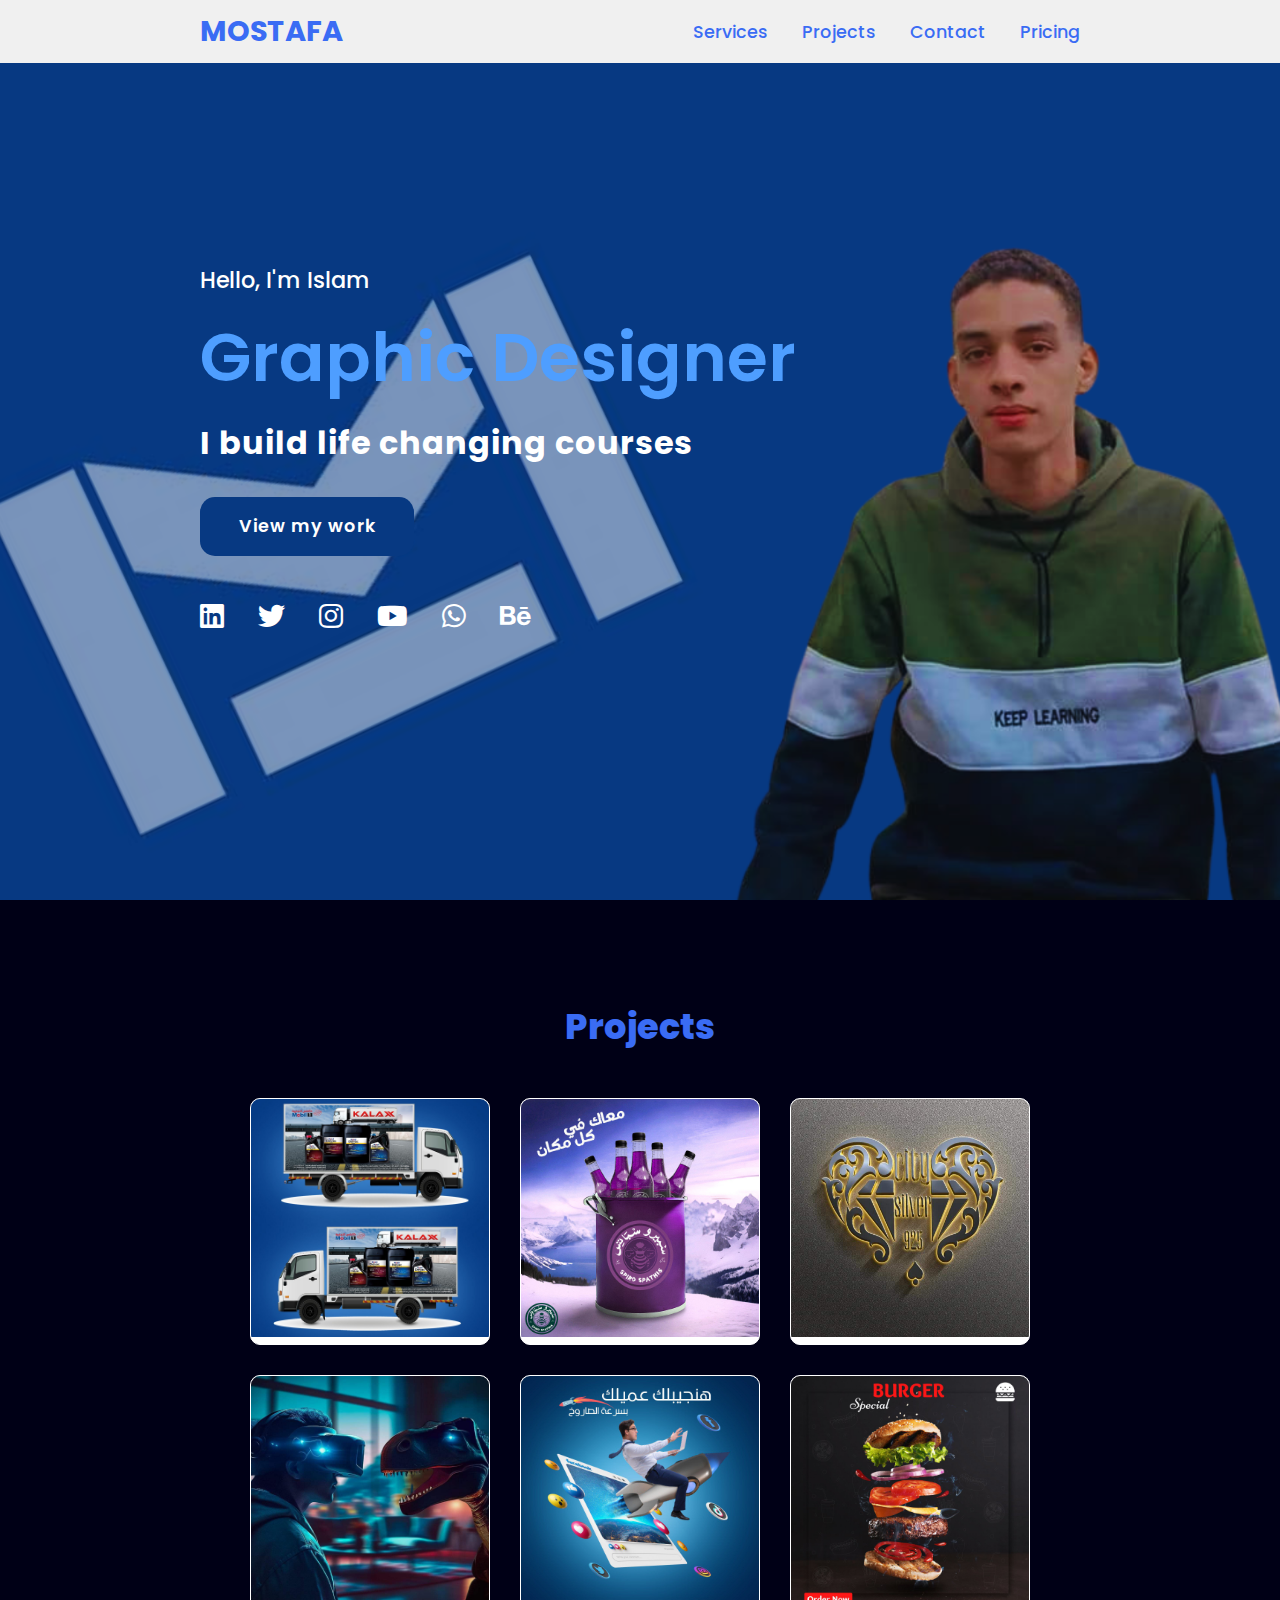
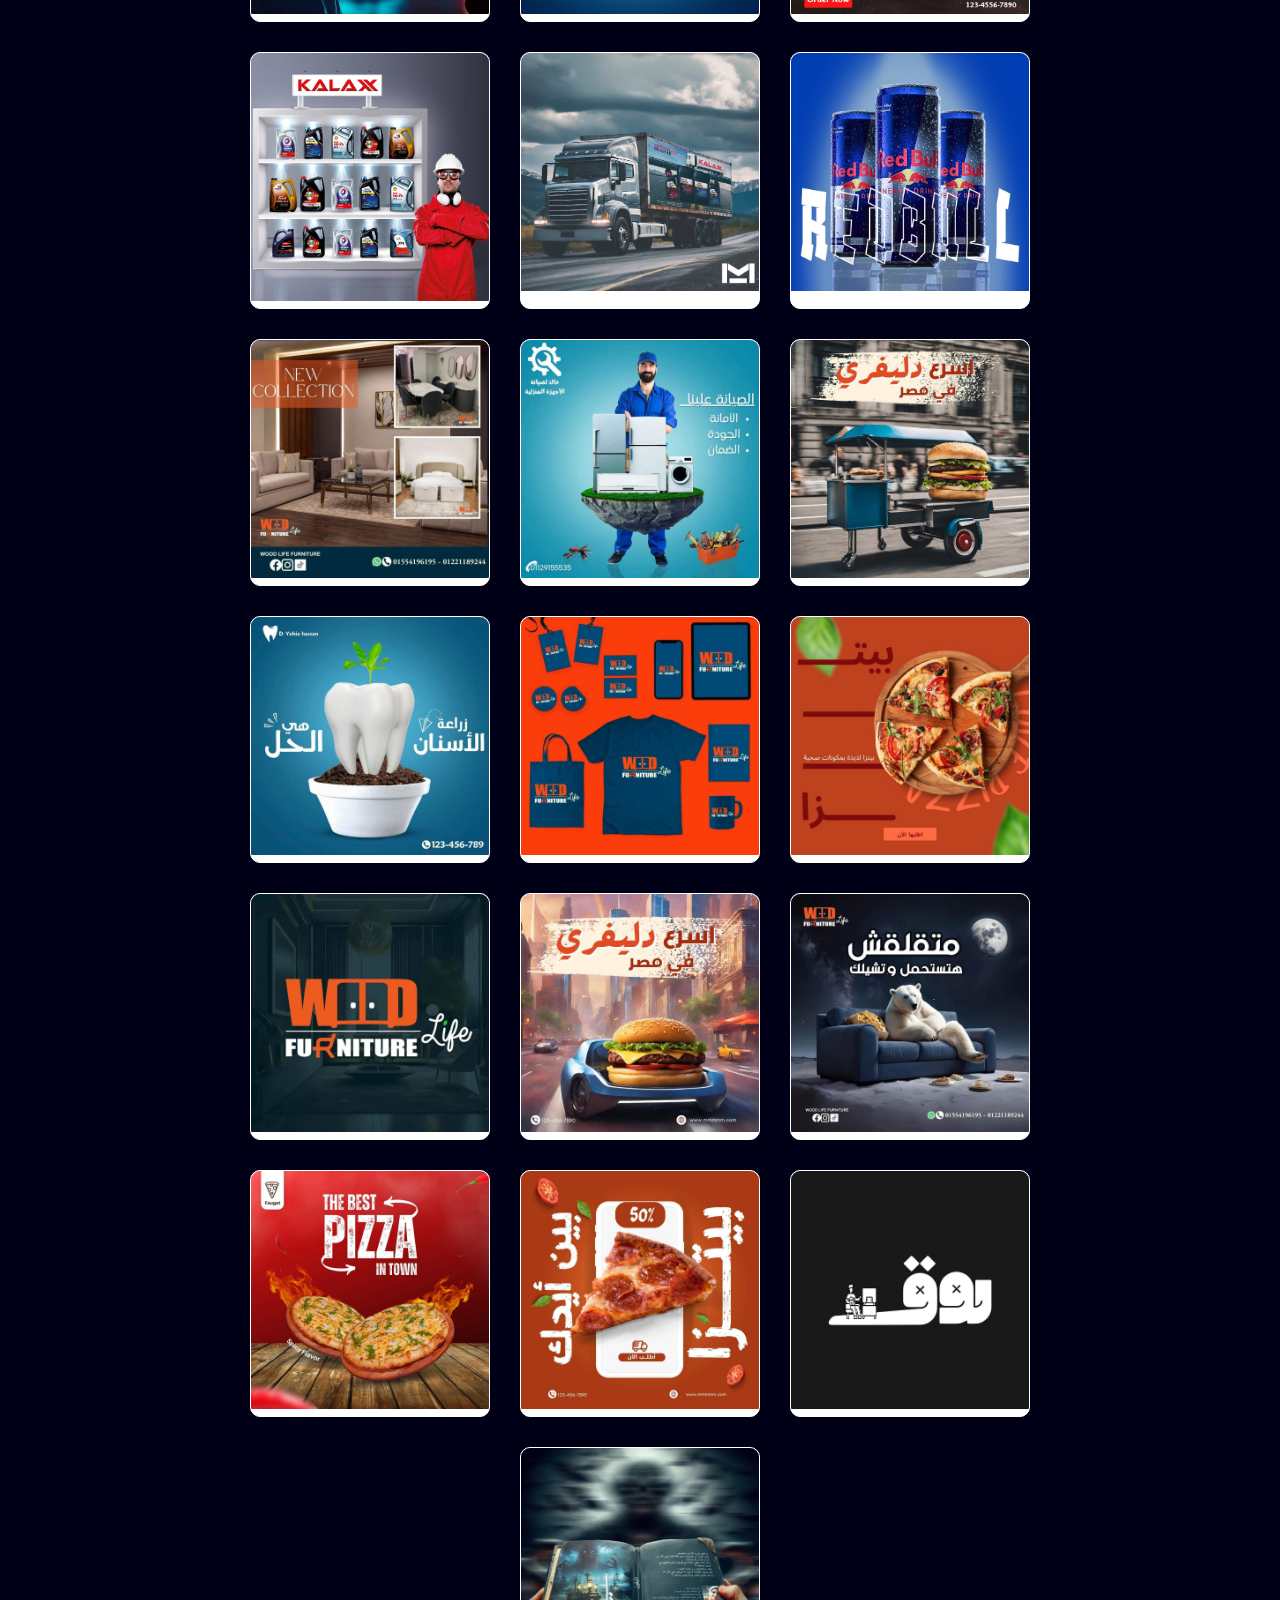
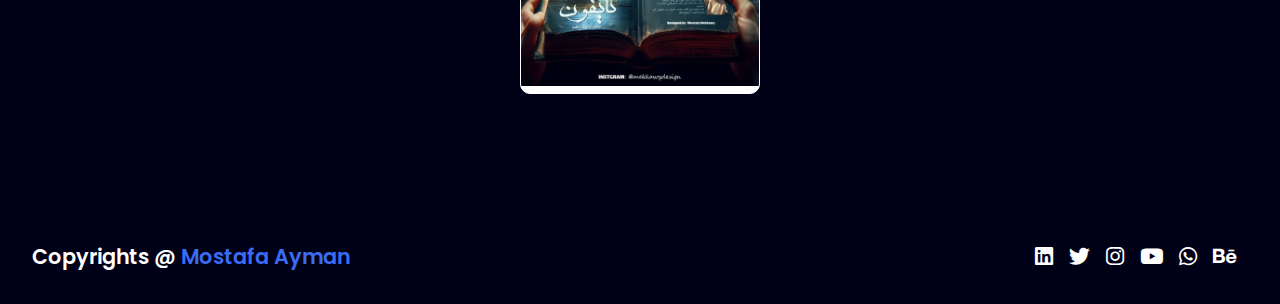
==== index.html @ 394aed24 "the first version" ====
<!DOCTYPE html>
<html lang="en">
    <head>
        <!-- open og tag -->
    
    
        <!-- HTML Meta Tags -->
        <title>Portofolio</title>
        <meta charset="UTF-8">
        <meta http-equiv="X-UA-Compatible" content="IE=edge">
        <meta name="viewport" content="width=device-width, initial-scale=1.0">
        <link rel="stylesheet" href="https://cdnjs.cloudflare.com/ajax/libs/font-awesome/6.4.2/css/all.min.css">
        <link rel="stylesheet" href="style.css">
        <link rel="icon" type="image/x-icon" href="images/logo.jpg">
    
        
    </head>
<body>

    <header>
        <a href="#" class="logo">Mostafa</a>
        <nav class="navigation">
            <a href="#services">Services</a>
            <a href="#projects">Projects</a>
            <a href="https://linktr.ee/mekkawydesign" target="_blank">Contact</a>
            <a href="pricing.html" target="_blank">Pricing</a>
        </nav>
    </header>


    <section class="main">
        <div>
            <h2>Hello, I'm Islam<br><span>Graphic Designer</span></h2>
            <h3>I build life changing courses</h3>
            <a href="#projects" class="main-btn">View my work</a>
            <div class="social-icons">
                <a href="#"><i class="fab fa-linkedin"></i></a>
                <a href="#"><i class="fab fa-twitter"></i></a>
                <a href="https://www.instagram.com/mekkawydesign"><i class="fab fa-instagram"></i></a>
                <a href="#"><i class="fab fa-youtube"></i></a>
                <a href="https://wa.me/01061076405?text=I'm%20interested%20in%20your%20car%20for%20sale"><i class="fa-brands fa-whatsapp"></i></a>
                <a href="#"><i class="fa-brands fa-behance"></i></a>
            </div>
        </div>
    </section>

   

    <section class="projects" id="projects">
        <h2 class="title">Projects</h2>
        <div class="content">
            <div class="project-card">
                <div class="project-image">
                    <a href=""><img src="images/4.jpg" /></a>
                </div>
            
            </div>
            <div class="project-card">
                <div class="project-image">
                    <a href=""><img src="images/5.jpg" /></a>
                </div>
               
            </div>
            <div class="project-card">
                <div class="project-image">
                    <a href=""><img src="images/6.jpg" /></a>
                </div>
               
            </div>
            <div class="project-card">
                <div class="project-image">
                    <a href=""><img src="images/7.jpg" /></a>
                </div>
            
            </div>
            <div class="project-card">
                <div class="project-image">
                    <a href=""><img src="images/9.jpg" /></a>
                </div>
             
            </div>
            <div class="project-card">
                <div class="project-image">
                    <a href=""><img src="images/10.jpg" /></a>
                </div>
            </div>
         
            <div class="project-card">
                <div class="project-image">
                    <a href=""><img src="images/13.jpg" /></a>
                </div>
               
            </div>
            <div class="project-card">
                <div class="project-image">
                    <a href=""><img src="images/14.jpg" /></a>
                </div>
             
            </div>
            <div class="project-card">
                <div class="project-image">
                    <a href=""><img src="images/15.jpg" /></a>
                </div>
              
            </div>
            <div class="project-card">
                <div class="project-image">
                    <a href=""><img src="images/18.jpg" /></a>
                </div>
               
            </div>
            <div class="project-card">
                <div class="project-image">
                    <a href=""><img src="images/25.jpg" /></a>
                </div>
                
            </div>
            <div class="project-card">
                <div class="project-image">
                    <a href=""><img src="images/29.jpg" /></a>
                </div>
            
            </div>
            <div class="project-card">
                <div class="project-image">
                    <a href=""><img src="images/30.jpg" /></a>
                </div>
               
            </div>
            <div class="project-card">
                <div class="project-image">
                    <a href=""><img src="images/32.jpg" /></a>
                </div>
             
            </div>
            <div class="project-card">
                <div class="project-image">
                    <a href=""><img src="images/26.jpg" /></a>
                </div>
                
            </div>
            <div class="project-card">
                <div class="project-image">
                    <a href=""><img src="images/35.jpg" /></a>
                </div>
              
            </div>
            <div class="project-card">
                <div class="project-image">
                    <a href=""><img src="images/37.jpg" /></a>
                </div>
            
            </div>
            <div class="project-card">
                <div class="project-image">
                    <a href=""><img src="images/38.jpg" /></a>
                </div>
              
            </div>
            
            <div class="project-card">
                <div class="project-image">
                    <a href=""><img src="images/40.jpg" /></a>
                </div>
               
            </div>
            <div class="project-card">
                <div class="project-image">
                    <a href=""><img src="images/36.jpg" /></a>
                </div>
             
            </div>
            <div class="project-card">
                <div class="project-image">
                    <a href=""><img src="images/42.jpg" /></a>
                </div>
           
            </div>
            <div class="project-card">
                <div class="project-image">
                    <a href=""><img src="images/48.jpg" /></a>
                </div>
               
            </div>
            
            
            
        </div>
    </section>

    
    
    <footer class="footer">
        <p class="footer-title">Copyrights @ <span>Mostafa Ayman</span></p>
        <div class="social-icons">
            <a href="#"><i class="fab fa-linkedin"></i></a>
            <a href="#"><i class="fab fa-twitter"></i></a>
            <a href="https://www.instagram.com/mekkawydesign"><i class="fab fa-instagram"></i></a>
            <a href="#"><i class="fab fa-youtube"></i></a>
            <a href="#"><i class="fa-brands fa-whatsapp"></i></a>
            <a href="#"><i class="fa-brands fa-behance"></i></a>
        </div>
    </footer>

</body>
</html>
---- style.css ----
@import url('https://fonts.googleapis.com/css2?family=Poppins:ital,wght@0,100;0,200;0,300;0,400;0,500;0,600;0,700;0,800;0,900;1,100;1,200;1,300;1,400;1,500;1,600;1,700;1,800;1,900&display=swap');

*{
    font-family: 'Poppins', sans-serif;
    margin: 0;
    padding: 0;
    box-sizing: border-box;
    scroll-behavior: smooth; 
}


header {
    background-color: #f0f0f0;
    width: 100%;
    position: fixed;
    z-index: 999;
    display: flex;
    justify-content: space-between;
    align-items: center;
    padding: 10px 200px ;
}

.logo{
    text-decoration: none;
    color: #3a6cf4;
    text-transform: uppercase;
    font-weight: 700;
    font-size: 1.8em;
}

.navigation a{
    color: #3a6cf4;
    text-decoration: none;
    font-size: 1.1em;
    font-weight: 500;
    padding-left: 30px;
}

.navigation a:hover{
    color: #601cfc;
}

section {
    padding: 100px 200px;
}

.main {
    width: 100%;
    min-height: 100vh;
    display: flex;
    align-items: center;
    background: url(images/1.jpg) no-repeat;
    background-size:cover ;
    background-position: center;
    background-attachment: fixed;
}

.main h2 {
    color: #fff;
    font-size: 1.4em;
    font-weight: 500;
}

.main h2 span {
    display: inline-block;
    margin-top: 10px;
    color: #4e9eff;
    font-size: 3em;
    font-weight: 600;
}

.main h3 {
    color: #fff;
    font-size: 2em;
    font-weight: 700;
    letter-spacing: 1px;
    margin-top: 10px;
    margin-bottom: 30px;
}

.main-btn {
    color: #fff;
    background-color: #073982;
    text-decoration: none;
    font-size: 1.1em;
    font-weight: 600;
    display: inline-block;
    padding: 0.9375em 2.1875em;
    letter-spacing: 1px;
    border-radius: 15px;
    margin-bottom: 40px;
    transition: 0.7s ease;
}

.main-btn:hover {
    background-color: #073982;
    transform: scale(1.1);
}

.social-icons a {
    color: #fff;
    font-size: 1.7em;
    padding-right: 30px;
}

.title {
    display: flex;
    justify-content: center;
    color: #3a6cf4;
    font-size: 2.2em;
    font-weight: 800;
    margin-bottom: 30px;
}

.content {
    display: flex;
    justify-content: center;
    flex-direction: row;
    flex-wrap: wrap;
}

.card {
    background-color: #fff;
    width: 33.25em;
    box-shadow: 0 5px 25px rgba(1 1 1 / 15%);
    border-radius: 10px;
    padding: 25px;
    margin: 15px;
    transition: 0.7s ease;
}

.card:hover {
    transform: scale(1.1);
}

.card .icon {
    color: #3a6cf4;
    font-size: 8em;
    text-align: center;
}

.info {
    text-align: center;
}

.info h3{
    color: #3a6cf4;
    font-size: 1.2em;
    font-weight: 700;
    margin: 10px;
}

.projects {
    background-color: #000016;
}

.projects .content{
    margin-top: 30px;
}

.project-card {
    background-color: #fff;
    border: 1px solid #fff;
    /* min-height: 14em; */

    overflow: hidden;
    border-radius: 10px;
    width: 15em ;
    /* Adjust as needed */
    margin: 15px;
    transition: 0.7s ease;
}


.project-card:hover {
   transform: scale(1.1);
}

.project-card:hover .project-image {
    opacity: 0.9;
 }

.project-image img{
    width: 100%
}

.project-image img {
    max-width: 100%;
    height: auto;
}

.project-category {
    font-size: 0.8em;
    color: #000;
}

.project-title {
    display: flex;
    justify-content: space-between;
    text-transform: uppercase;
    font-weight: 800;
    margin-top: 10px;
}

.more-details {
    text-decoration: none;
    color: #3a6cf4;
}

.more-details:hover {
    color: #601cfc;
}

.contact .icon{
    font-size: 4.5em;
}

.contact .info h3 {
    color: #000;
}

.contact .info p {
    font-size: 1.5em;
}

.footer {
    background-color: #000016;
    color: #fff;
    padding: 2em;
    display: flex;
    justify-content: space-between;
}

.footer-title {
    font-size: 1.3em;
    font-weight: 600;
}

.footer-title span {
    color: #3a6cf4;
}

.footer .social-icons a{
    font-size: 1.3em;
    padding: 0 12px 0 0;
}

@media (max-width:1023px){
    header{
        padding: 12px 20px;
    }

    .navigation a{
        padding-left: 10px;
    }

    .title{
        font-size: 1.8em;
    }

    section{
        padding: 80px 20px;
    }

    .main-content h2{
        font-size: 1em;
    }

    .main-content h3{
        font-size: 1.6em;
    }

    .content{
        flex-direction: column;
        align-items: center;
    }

}

@media (max-width:641px){
    body{
        font-size: 12px;
    }

    .main-content h2{
        font-size: 0.8em;
    }

    .main-content h3{
        font-size: 1.4em;
    }
}

@media (max-width:300px){
    body{
        font-size: 10px;
     
    }
}
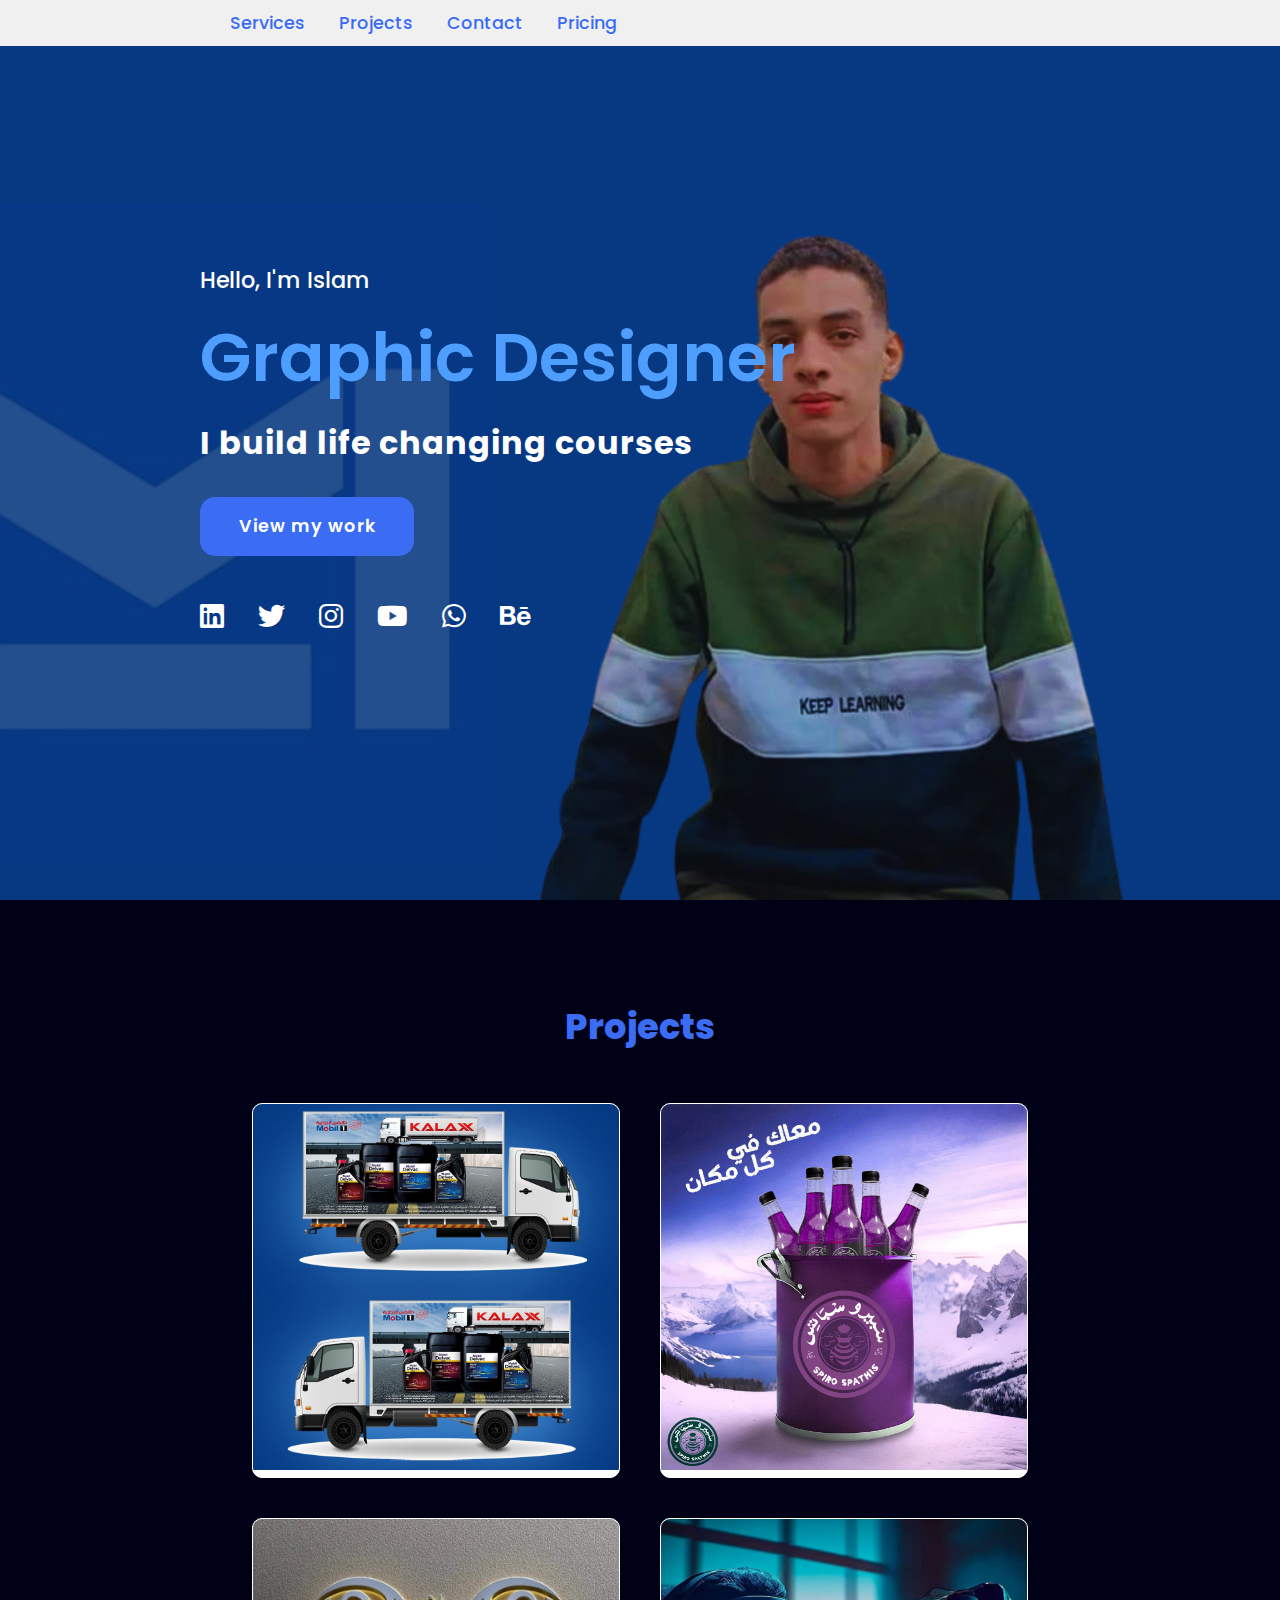
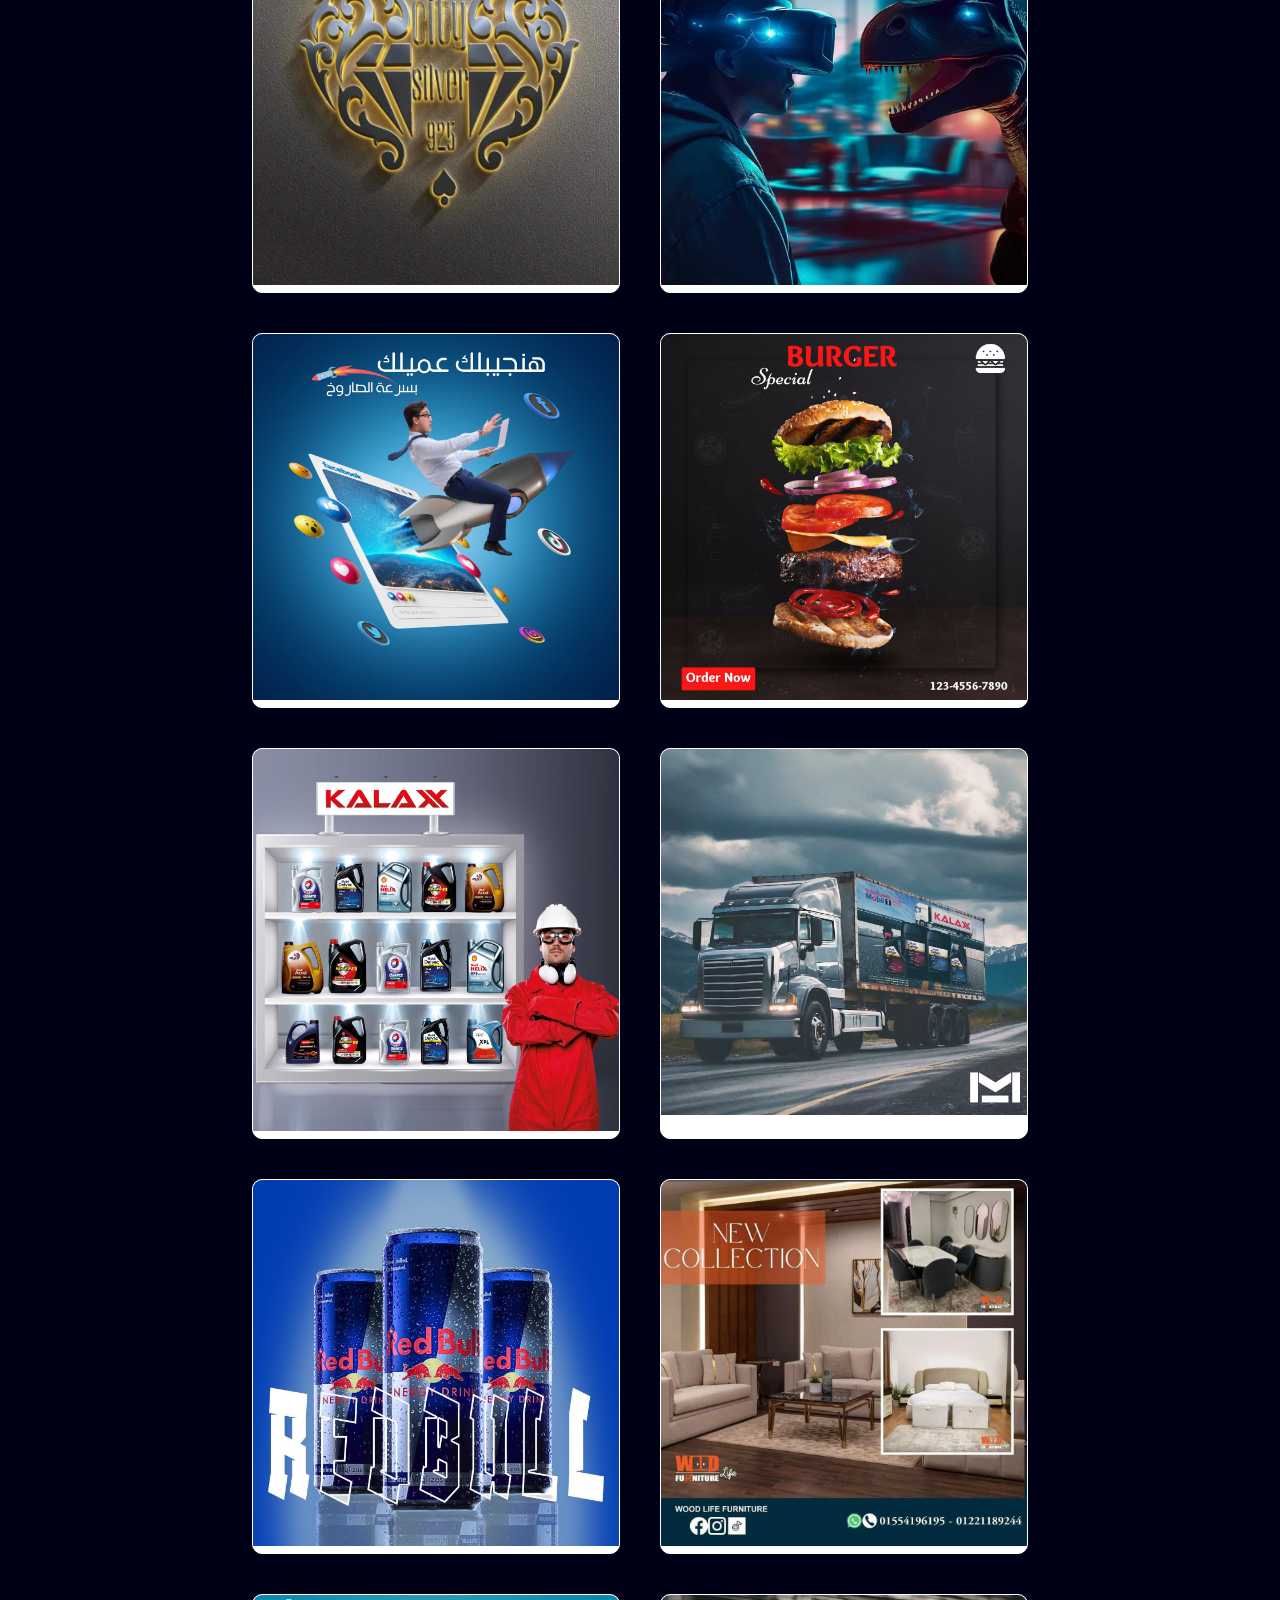
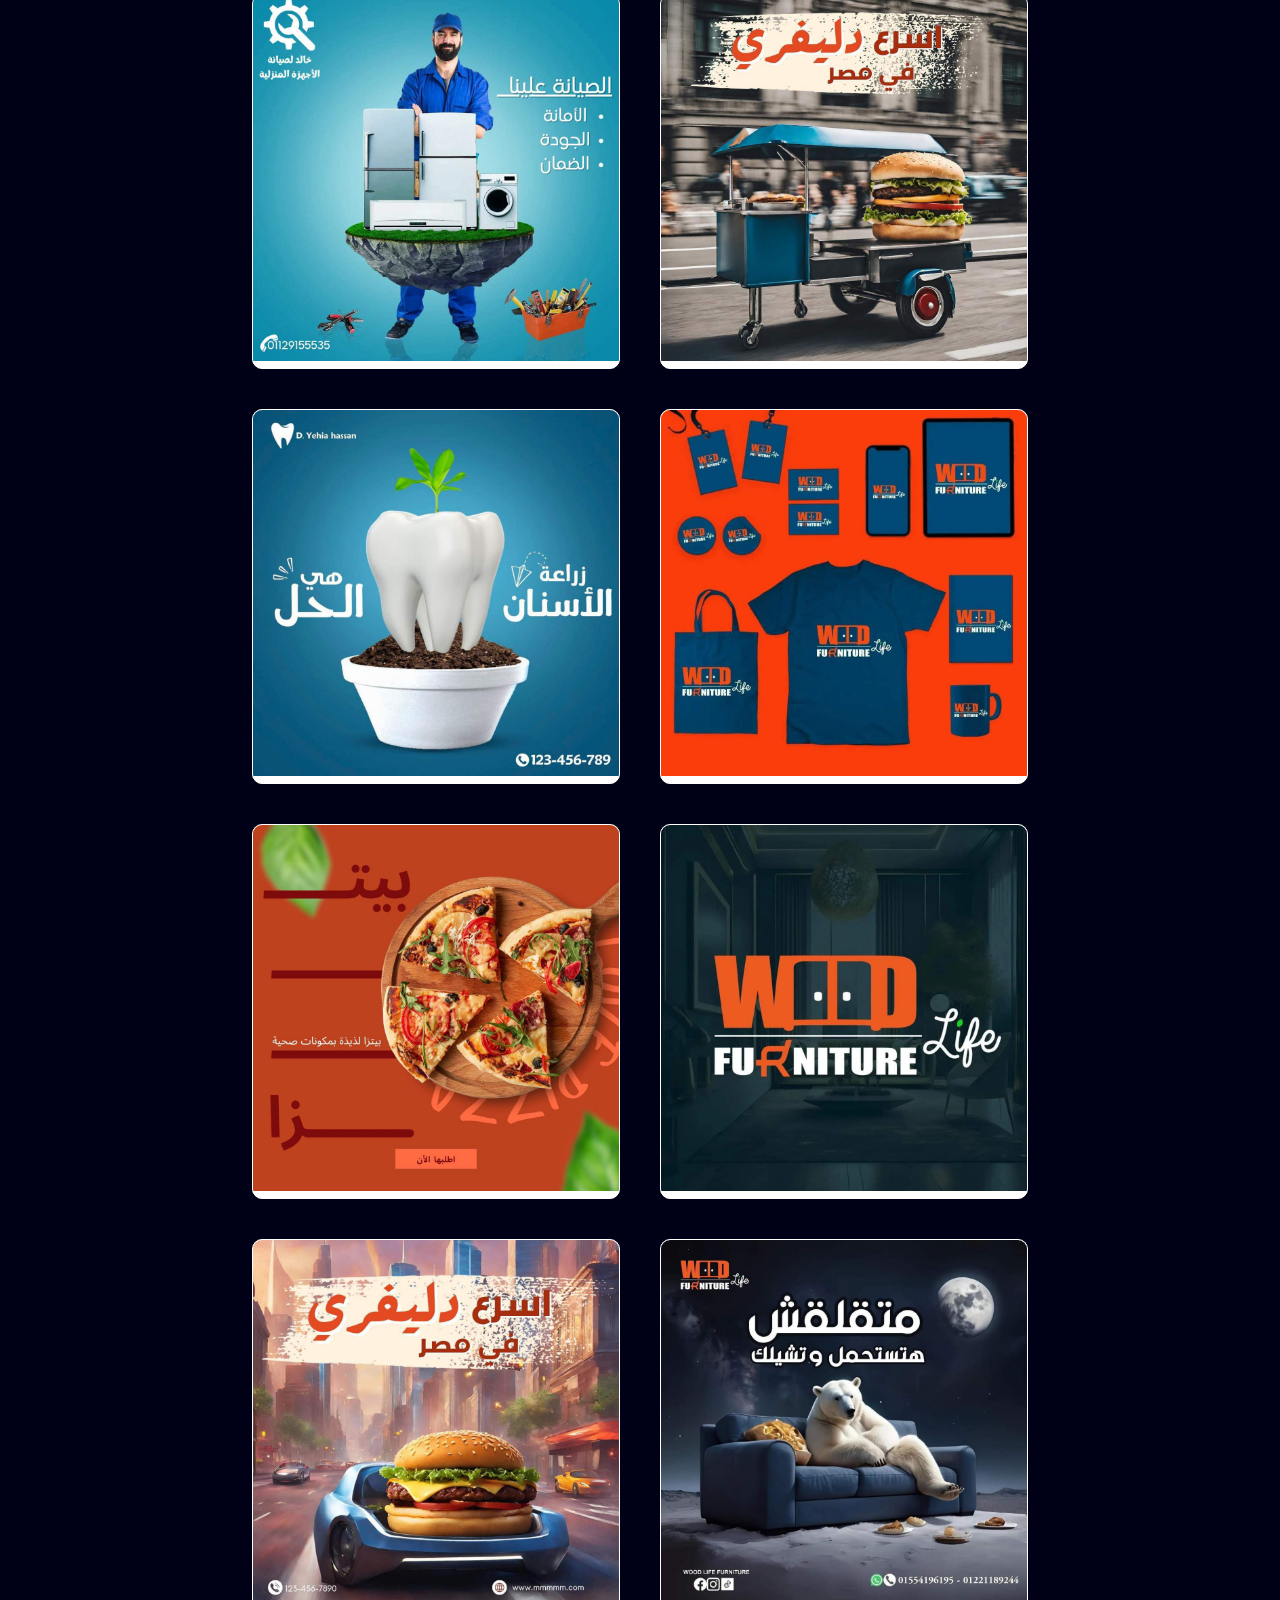
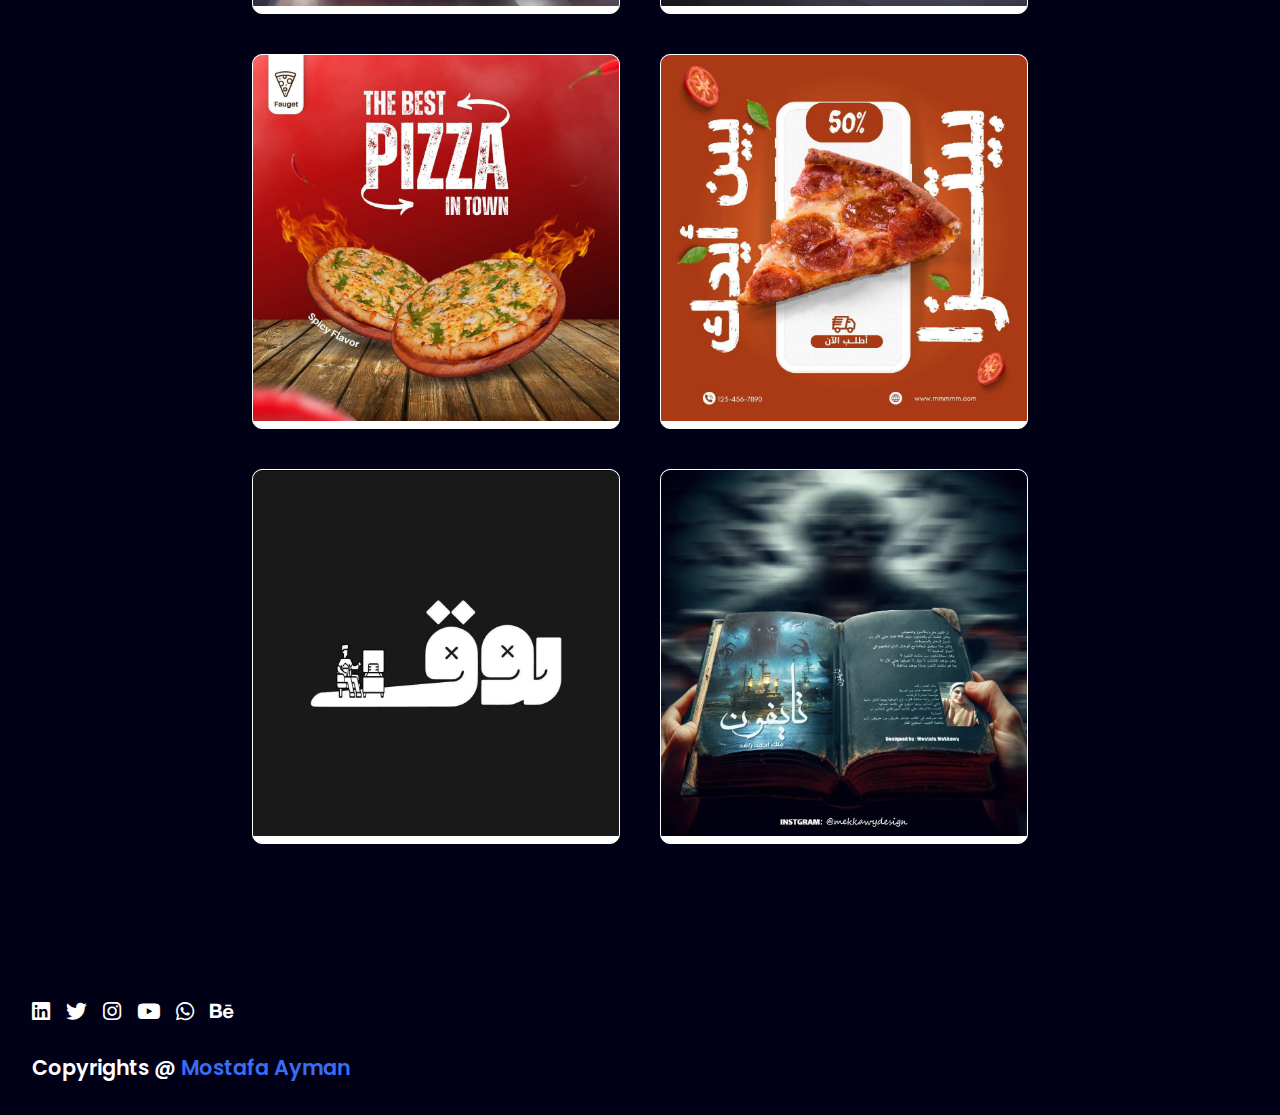
==== commit bf989e29: "the last update for responsive" ====
--- a/index.html
+++ b/index.html
@@ -5,7 +5,7 @@
     
     
         <!-- HTML Meta Tags -->
-        <title>Portofolio</title>
+        <title>Mekkaway</title>
         <meta charset="UTF-8">
         <meta http-equiv="X-UA-Compatible" content="IE=edge">
         <meta name="viewport" content="width=device-width, initial-scale=1.0">
@@ -18,7 +18,6 @@
 <body>
 
     <header>
-        <a href="#" class="logo">Mostafa</a>
         <nav class="navigation">
             <a href="#services">Services</a>
             <a href="#projects">Projects</a>
@@ -191,7 +190,7 @@
     
     
     <footer class="footer">
-        <p class="footer-title">Copyrights @ <span>Mostafa Ayman</span></p>
+        
         <div class="social-icons">
             <a href="#"><i class="fab fa-linkedin"></i></a>
             <a href="#"><i class="fab fa-twitter"></i></a>
@@ -200,6 +199,9 @@
             <a href="#"><i class="fa-brands fa-whatsapp"></i></a>
             <a href="#"><i class="fa-brands fa-behance"></i></a>
         </div>
+        <br>
+        <p class="footer-title">Copyrights @ <span>Mostafa Ayman</span></p>
+
     </footer>
 
 </body>
--- a/style.css
+++ b/style.css
@@ -50,7 +50,7 @@
     display: flex;
     align-items: center;
     background: url(images/1.jpg) no-repeat;
-    background-size:cover ;
+    background-size: cover;
     background-position: center;
     background-attachment: fixed;
 }
@@ -80,7 +80,7 @@
 
 .main-btn {
     color: #fff;
-    background-color: #073982;
+    background-color: #3a6cf4;
     text-decoration: none;
     font-size: 1.1em;
     font-weight: 600;
@@ -93,7 +93,7 @@
 }
 
 .main-btn:hover {
-    background-color: #073982;
+    background-color: #0a49f6;
     transform: scale(1.1);
 }
 
@@ -121,7 +121,7 @@
 
 .card {
     background-color: #fff;
-    width: 33.25em;
+    width: 21.25em;
     box-shadow: 0 5px 25px rgba(1 1 1 / 15%);
     border-radius: 10px;
     padding: 25px;
@@ -161,16 +161,13 @@
 .project-card {
     background-color: #fff;
     border: 1px solid #fff;
-    /* min-height: 14em; */
-
+    min-height: 14em;
+    width: 23em;
     overflow: hidden;
     border-radius: 10px;
-    width: 15em ;
-    /* Adjust as needed */
-    margin: 15px;
+    margin: 20px;
     transition: 0.7s ease;
 }
-
 
 .project-card:hover {
    transform: scale(1.1);
@@ -184,9 +181,8 @@
     width: 100%
 }
 
-.project-image img {
-    max-width: 100%;
-    height: auto;
+.project-info {
+    padding: 1em;
 }
 
 .project-category {
@@ -228,7 +224,9 @@
     color: #fff;
     padding: 2em;
     display: flex;
-    justify-content: space-between;
+    flex-direction: column;
+    align-items: normal;
+  
 }
 
 .footer-title {
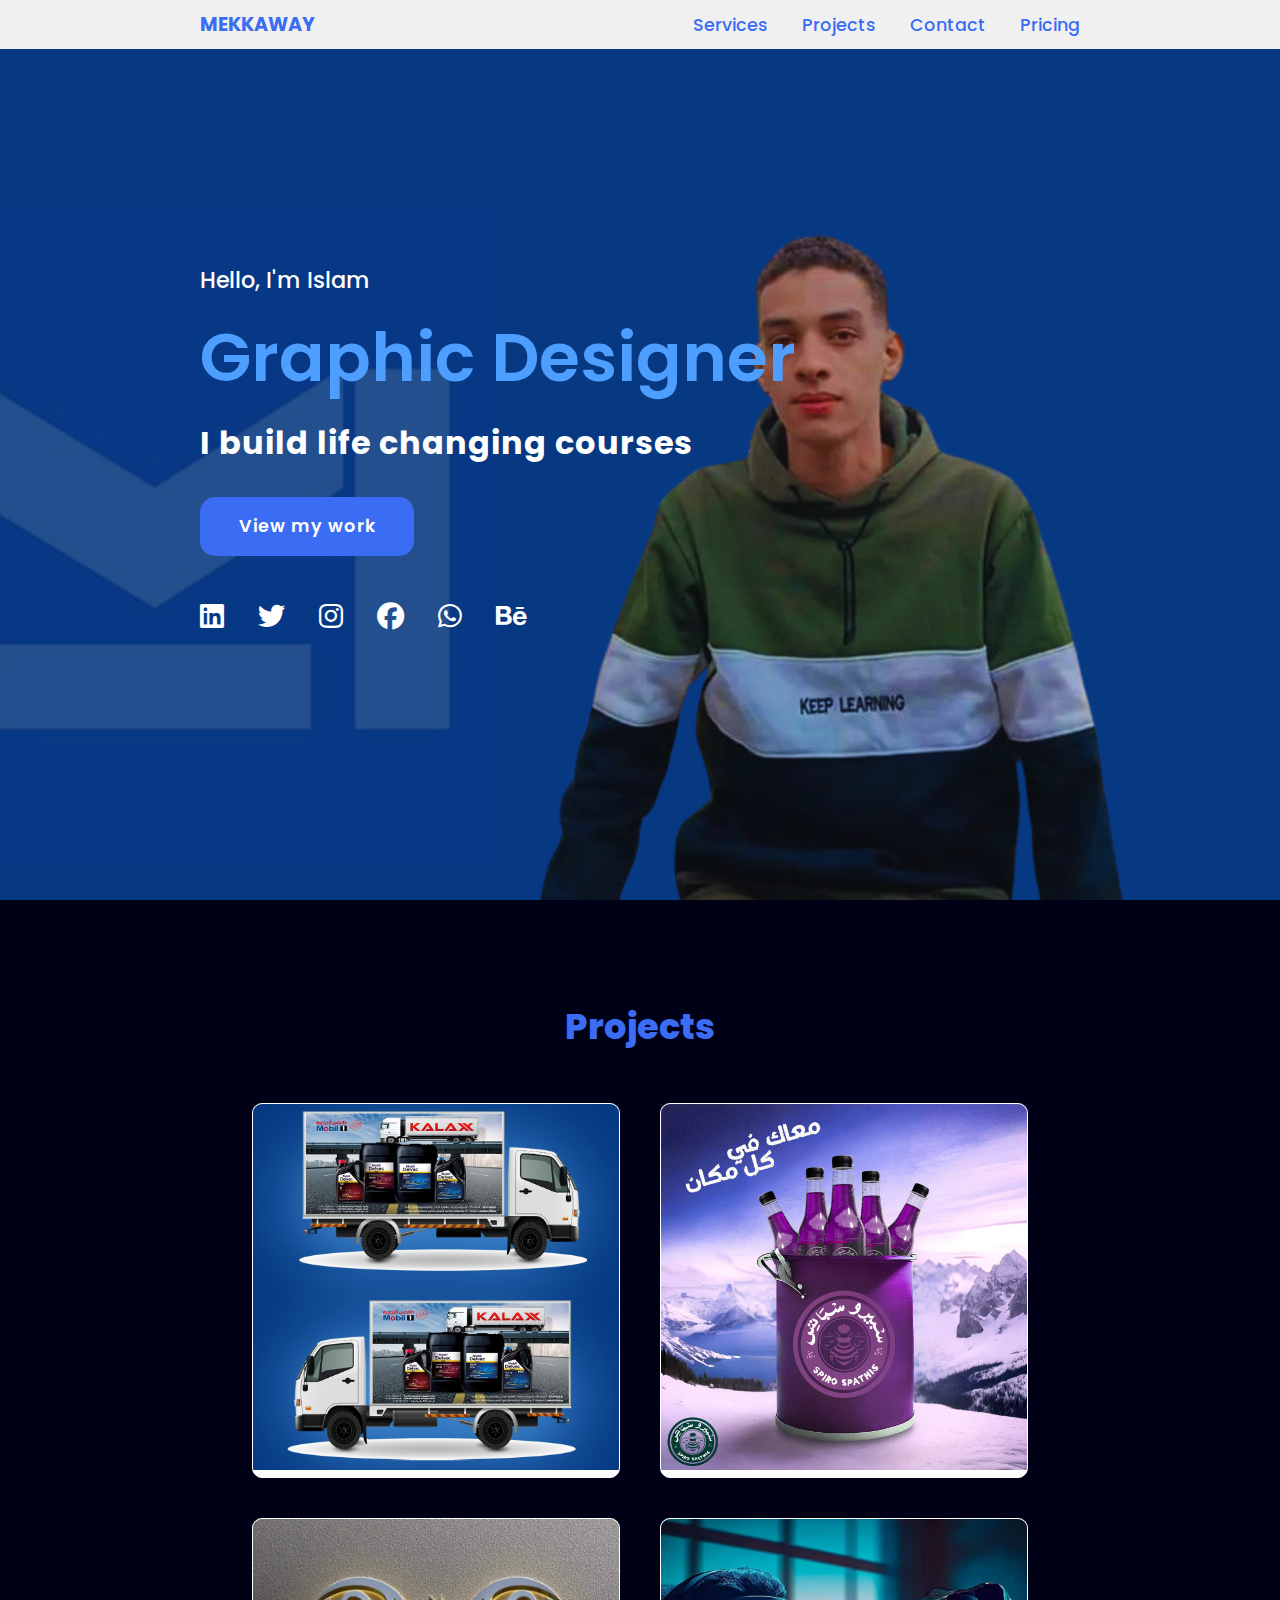
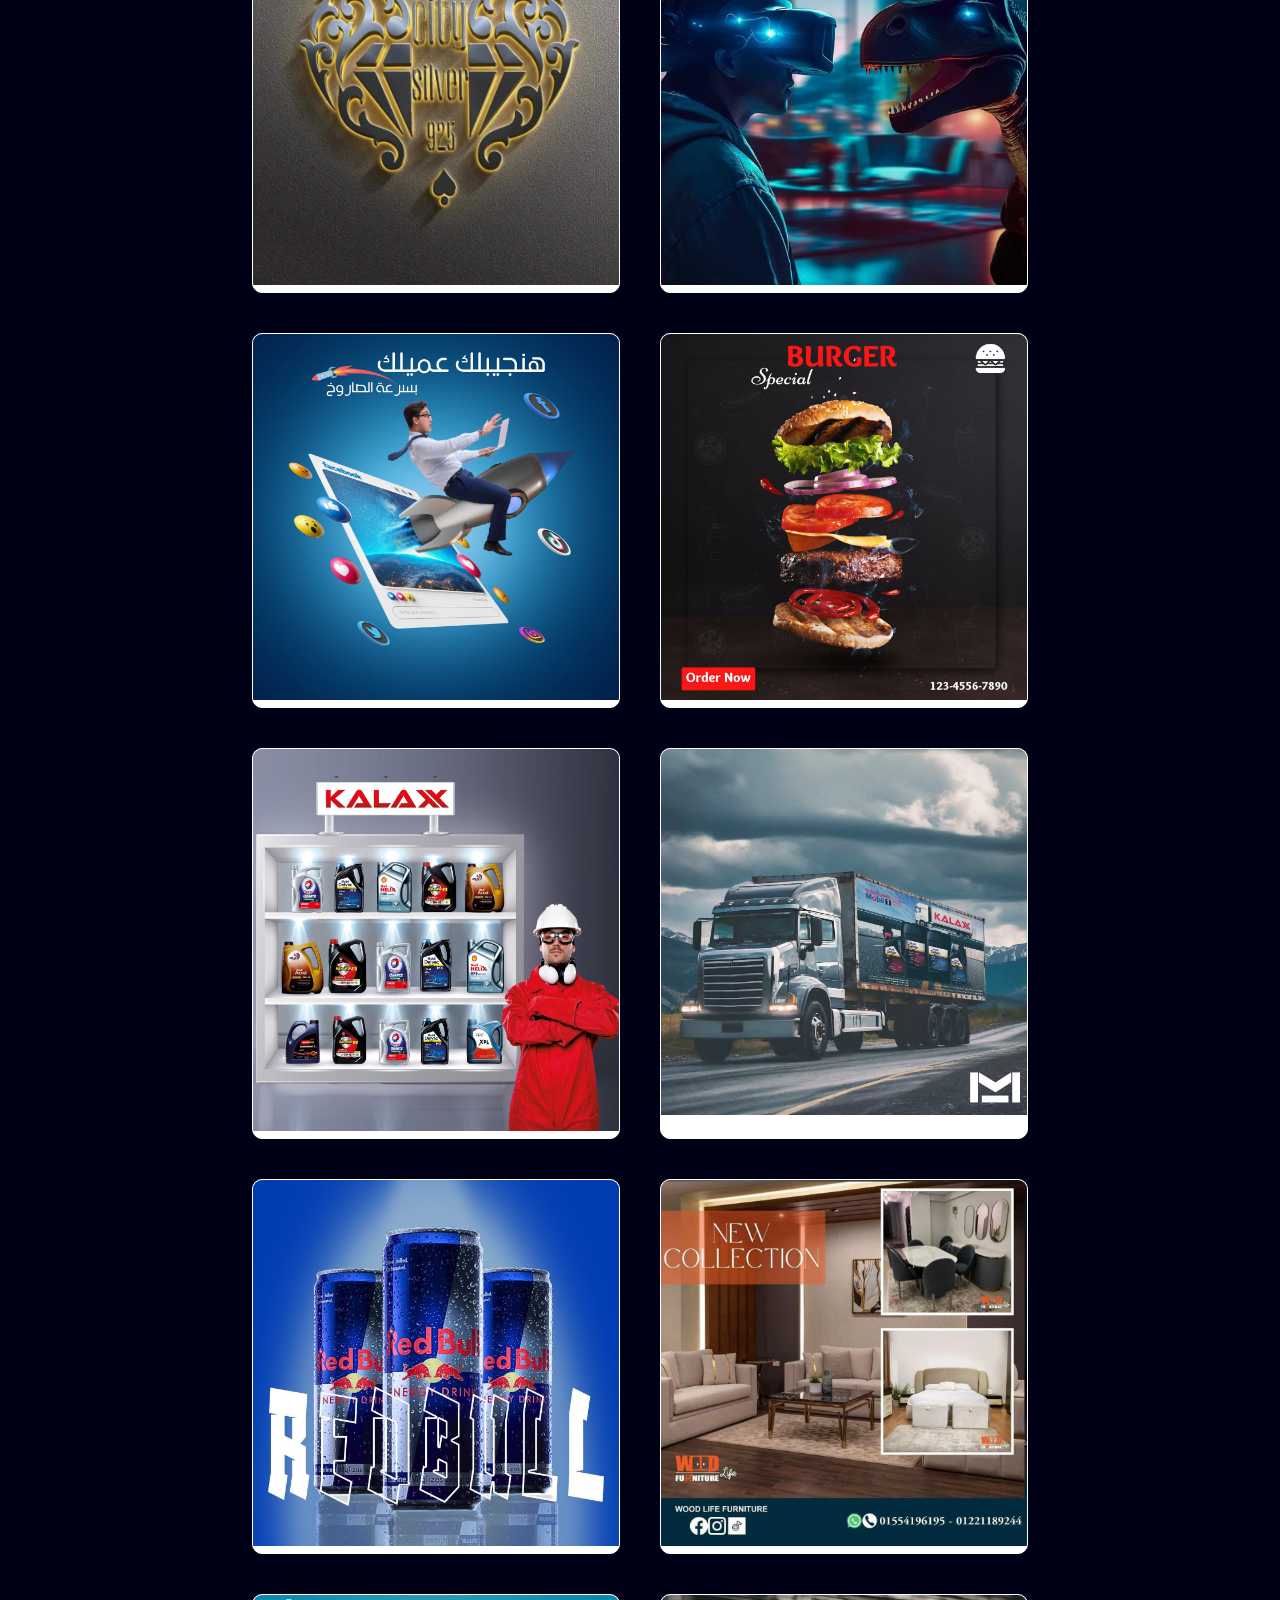
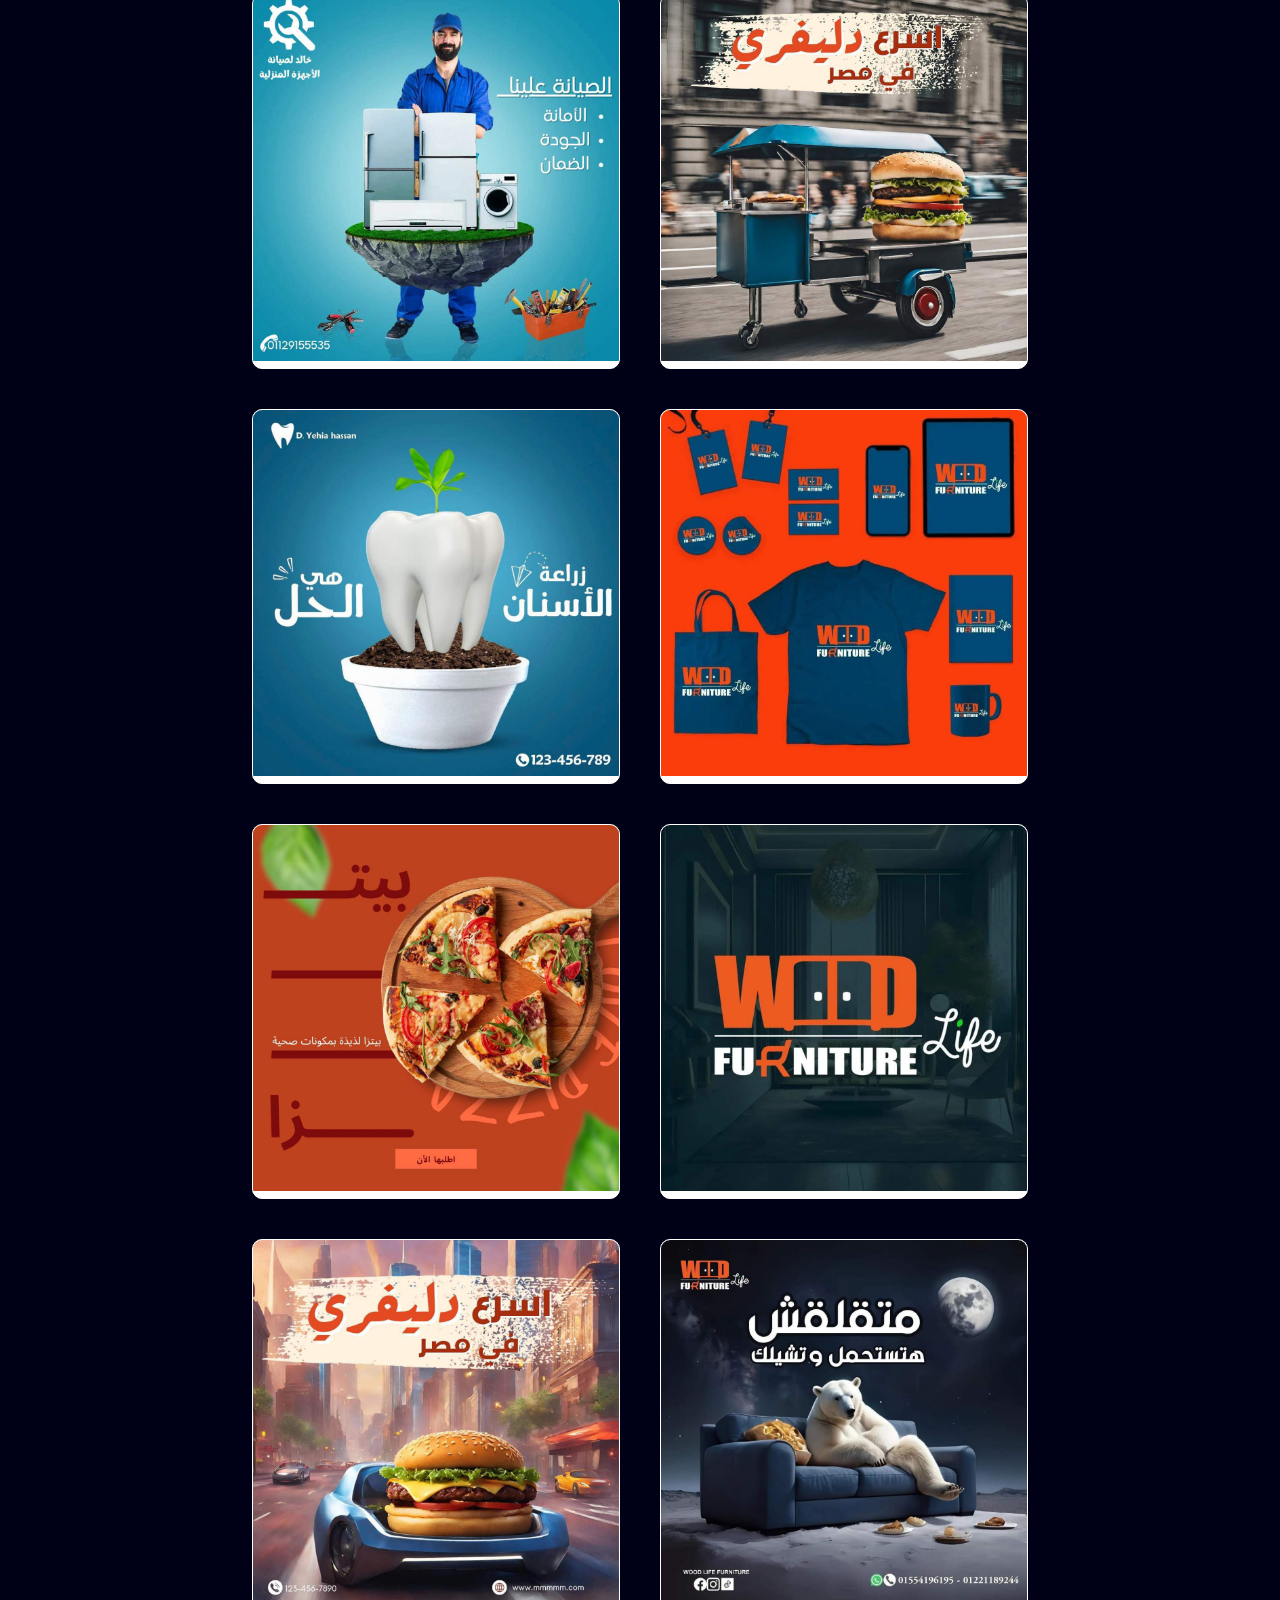
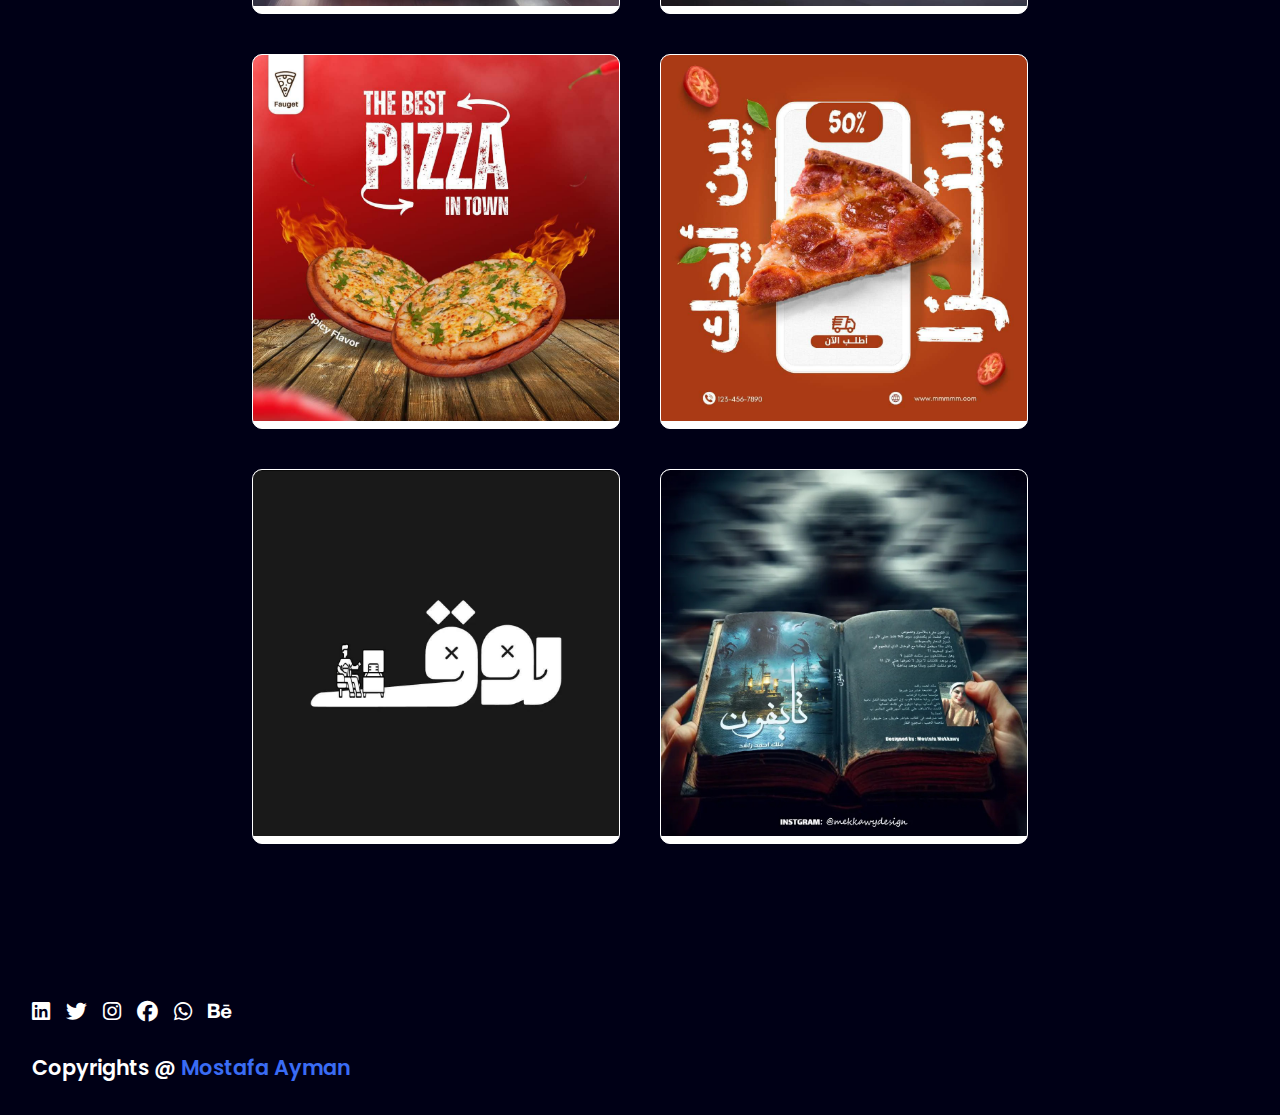
==== commit 14f74488: "the last update from responsice" ====
--- a/index.html
+++ b/index.html
@@ -18,6 +18,7 @@
 <body>
 
     <header>
+        <a href="" class="logo">Mekkaway</a>
         <nav class="navigation">
             <a href="#services">Services</a>
             <a href="#projects">Projects</a>
@@ -35,8 +36,8 @@
             <div class="social-icons">
                 <a href="#"><i class="fab fa-linkedin"></i></a>
                 <a href="#"><i class="fab fa-twitter"></i></a>
-                <a href="https://www.instagram.com/mekkawydesign"><i class="fab fa-instagram"></i></a>
-                <a href="#"><i class="fab fa-youtube"></i></a>
+                <a href="https://www.instagram.com/mekkawydesign" target="_blank"><i class="fab fa-instagram"></i></a>
+                <a href="#"><i class="fa-brands fa-facebook"></i></a>
                 <a href="https://wa.me/01061076405?text=I'm%20interested%20in%20your%20car%20for%20sale"><i class="fa-brands fa-whatsapp"></i></a>
                 <a href="#"><i class="fa-brands fa-behance"></i></a>
             </div>
@@ -192,12 +193,12 @@
     <footer class="footer">
         
         <div class="social-icons">
-            <a href="#"><i class="fab fa-linkedin"></i></a>
+            <a href="#target="_blank><i class="fab fa-linkedin"></i></a>
             <a href="#"><i class="fab fa-twitter"></i></a>
-            <a href="https://www.instagram.com/mekkawydesign"><i class="fab fa-instagram"></i></a>
-            <a href="#"><i class="fab fa-youtube"></i></a>
-            <a href="#"><i class="fa-brands fa-whatsapp"></i></a>
-            <a href="#"><i class="fa-brands fa-behance"></i></a>
+            <a href="https://www.instagram.com/mekkawydesign" target="_blank"><i class="fab fa-instagram"></i></a>
+            <a href="#" target="_blank" ><i class="fa-brands fa-facebook"></i></a>
+            <a href="# " target="_blank" ><i class="fa-brands fa-whatsapp"></i></a>
+            <a href="#" ><i class="fa-brands fa-behance"></i></a>
         </div>
         <br>
         <p class="footer-title">Copyrights @ <span>Mostafa Ayman</span></p>
--- a/style.css
+++ b/style.css
@@ -15,7 +15,7 @@
     position: fixed;
     z-index: 999;
     display: flex;
-    justify-content: space-between;
+    justify-content: space-between ;
     align-items: center;
     padding: 10px 200px ;
 }
@@ -25,7 +25,7 @@
     color: #3a6cf4;
     text-transform: uppercase;
     font-weight: 700;
-    font-size: 1.8em;
+    font-size: 1.2em;
 }
 
 .navigation a{
@@ -225,7 +225,7 @@
     padding: 2em;
     display: flex;
     flex-direction: column;
-    align-items: normal;
+    
   
 }
 
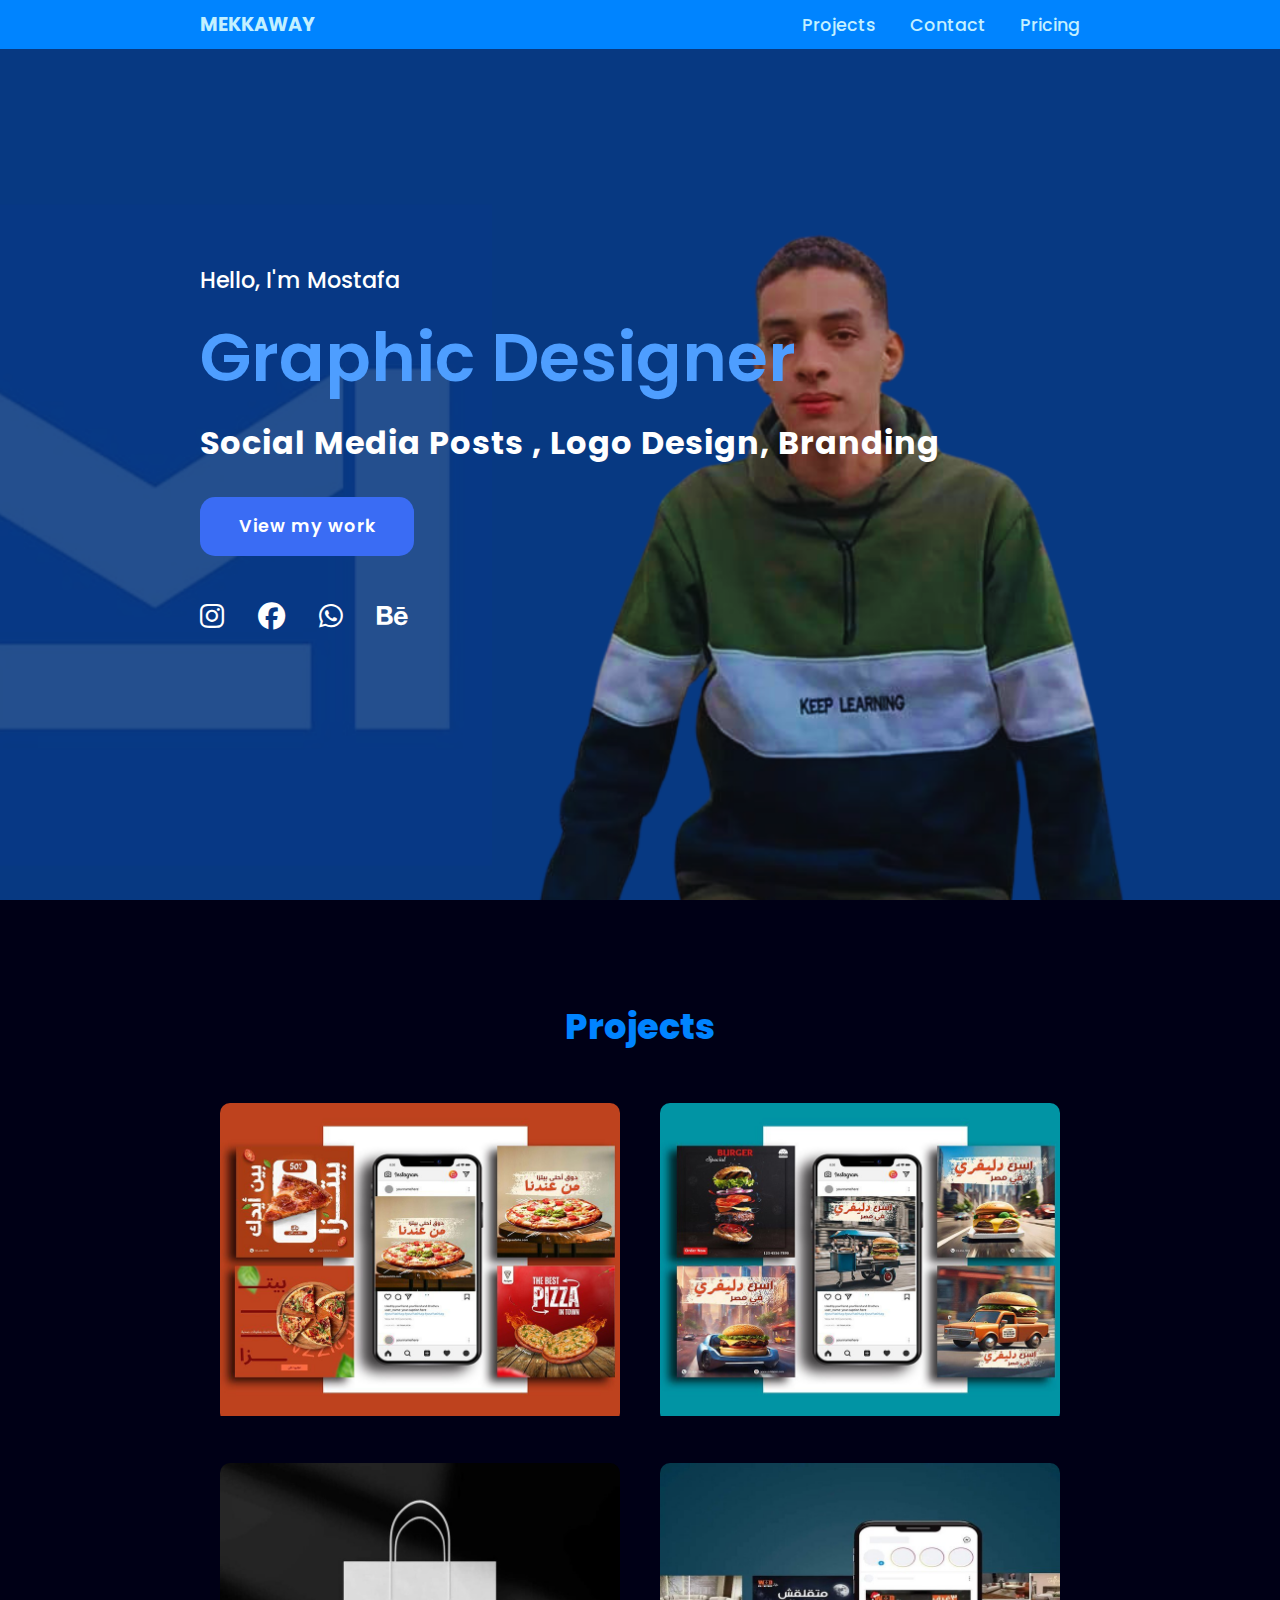
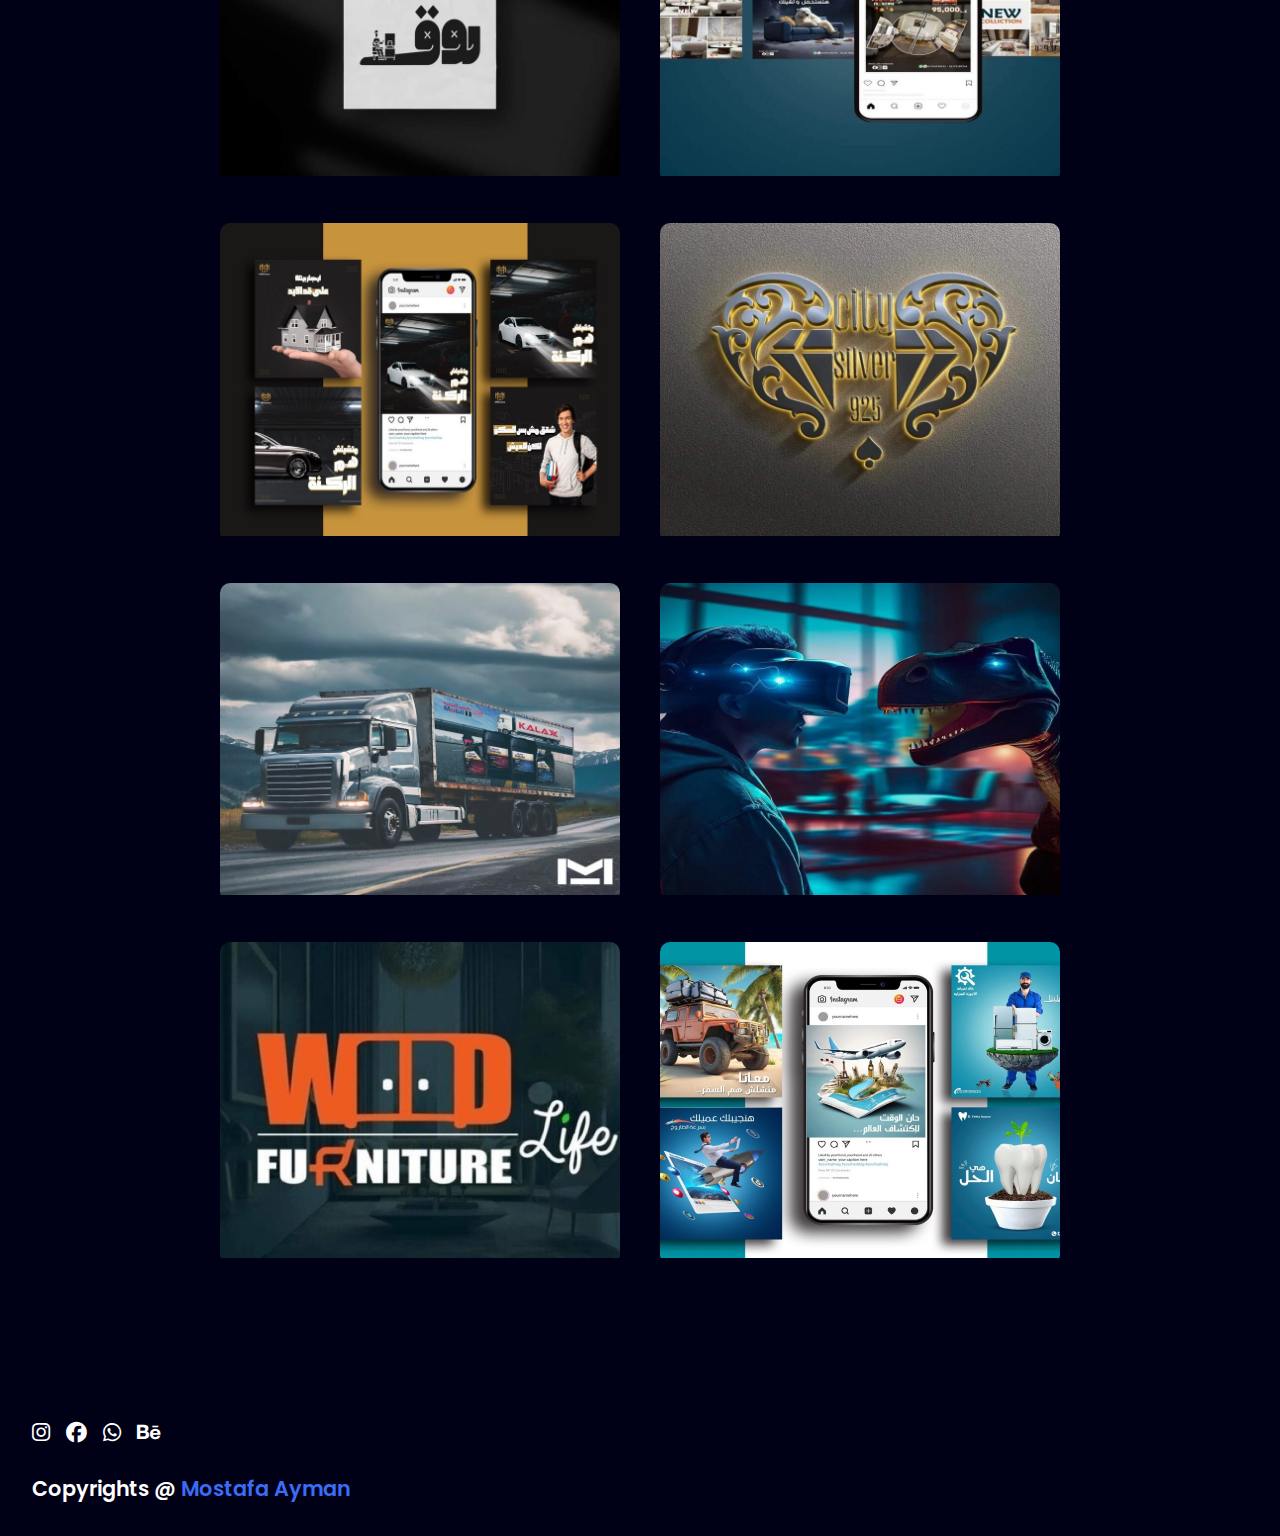
==== commit 8dffbf08: "update alot of changes" ====
--- a/index.html
+++ b/index.html
@@ -12,6 +12,8 @@
         <link rel="stylesheet" href="https://cdnjs.cloudflare.com/ajax/libs/font-awesome/6.4.2/css/all.min.css">
         <link rel="stylesheet" href="style.css">
         <link rel="icon" type="image/x-icon" href="images/logo.jpg">
+        <link rel="shortcut icon" type="image/x-icon" href="images/logoTab.jpg" />
+
     
         
     </head>
@@ -20,7 +22,6 @@
     <header>
         <a href="" class="logo">Mekkaway</a>
         <nav class="navigation">
-            <a href="#services">Services</a>
             <a href="#projects">Projects</a>
             <a href="https://linktr.ee/mekkawydesign" target="_blank">Contact</a>
             <a href="pricing.html" target="_blank">Pricing</a>
@@ -30,16 +31,15 @@
 
     <section class="main">
         <div>
-            <h2>Hello, I'm Islam<br><span>Graphic Designer</span></h2>
-            <h3>I build life changing courses</h3>
+            <h2>Hello, I'm Mostafa<br><span>Graphic Designer</span></h2>
+            <h3>Social Media Posts , Logo Design, Branding</h3>
             <a href="#projects" class="main-btn">View my work</a>
             <div class="social-icons">
-                <a href="#"><i class="fab fa-linkedin"></i></a>
-                <a href="#"><i class="fab fa-twitter"></i></a>
+                
                 <a href="https://www.instagram.com/mekkawydesign" target="_blank"><i class="fab fa-instagram"></i></a>
-                <a href="#"><i class="fa-brands fa-facebook"></i></a>
-                <a href="https://wa.me/01061076405?text=I'm%20interested%20in%20your%20car%20for%20sale"><i class="fa-brands fa-whatsapp"></i></a>
-                <a href="#"><i class="fa-brands fa-behance"></i></a>
+                <a href="https://www.facebook.com/profile.php?id=61553151265220&mibextid=ZbWKwL"><i class="fa-brands fa-facebook"></i></a>
+                <a href="https://api.whatsapp.com/send/?phone=%2B0201061076405&text&type=phone_number&app_absent=0"><i class="fa-brands fa-whatsapp"></i></a>
+                <a href="https://www.behance.net/mostafamekkawy"><i class="fa-brands fa-behance"></i></a>
             </div>
         </div>
     </section>
@@ -51,135 +51,70 @@
         <div class="content">
             <div class="project-card">
                 <div class="project-image">
-                    <a href=""><img src="images/4.jpg" /></a>
+                    <a href="https://www.behance.net/gallery/183679923/social-media-post"><img src="imgs/1.jpg" /></a>
                 </div>
             
             </div>
             <div class="project-card">
                 <div class="project-image">
-                    <a href=""><img src="images/5.jpg" /></a>
+                    <a href="https://www.behance.net/gallery/183680281/social-media-posts"><img src="imgs/2.jpg" /></a>
                 </div>
                
             </div>
             <div class="project-card">
                 <div class="project-image">
-                    <a href=""><img src="images/6.jpg" /></a>
+                    <a href="https://www.behance.net/gallery/188081673/logo-design-for-Facebook-page-"><img src="imgs/3.jpg" /></a>
                 </div>
                
             </div>
             <div class="project-card">
                 <div class="project-image">
-                    <a href=""><img src="images/7.jpg" /></a>
-                </div>
-            
-            </div>
-            <div class="project-card">
-                <div class="project-image">
-                    <a href=""><img src="images/9.jpg" /></a>
-                </div>
-             
-            </div>
-            <div class="project-card">
-                <div class="project-image">
-                    <a href=""><img src="images/10.jpg" /></a>
-                </div>
-            </div>
-         
-            <div class="project-card">
-                <div class="project-image">
-                    <a href=""><img src="images/13.jpg" /></a>
+                    <a href="https://www.behance.net/gallery/188081775/social-media-posts-for-wood-life-furniture-page"><img src="imgs/4.jpg" /></a>
                 </div>
                
             </div>
             <div class="project-card">
                 <div class="project-image">
-                    <a href=""><img src="images/14.jpg" /></a>
-                </div>
-             
-            </div>
-            <div class="project-card">
-                <div class="project-image">
-                    <a href=""><img src="images/15.jpg" /></a>
-                </div>
-              
-            </div>
-            <div class="project-card">
-                <div class="project-image">
-                    <a href=""><img src="images/18.jpg" /></a>
+                    <a href="https://www.behance.net/gallery/192062979/social-media-posts"><img src="imgs/5.jpg" /></a>
                 </div>
                
             </div>
             <div class="project-card">
                 <div class="project-image">
-                    <a href=""><img src="images/25.jpg" /></a>
-                </div>
-                
-            </div>
-            <div class="project-card">
-                <div class="project-image">
-                    <a href=""><img src="images/29.jpg" /></a>
-                </div>
-            
-            </div>
-            <div class="project-card">
-                <div class="project-image">
-                    <a href=""><img src="images/30.jpg" /></a>
+                    <a href="https://www.behance.net/gallery/188082051/logo-design-for-city-silver-store"><img src="imgs/6.jpg" /></a>
                 </div>
                
             </div>
             <div class="project-card">
                 <div class="project-image">
-                    <a href=""><img src="images/32.jpg" /></a>
-                </div>
-             
-            </div>
-            <div class="project-card">
-                <div class="project-image">
-                    <a href=""><img src="images/26.jpg" /></a>
-                </div>
-                
-            </div>
-            <div class="project-card">
-                <div class="project-image">
-                    <a href=""><img src="images/35.jpg" /></a>
-                </div>
-              
-            </div>
-            <div class="project-card">
-                <div class="project-image">
-                    <a href=""><img src="images/37.jpg" /></a>
-                </div>
-            
-            </div>
-            <div class="project-card">
-                <div class="project-image">
-                    <a href=""><img src="images/38.jpg" /></a>
-                </div>
-              
-            </div>
-            
-            <div class="project-card">
-                <div class="project-image">
-                    <a href=""><img src="images/40.jpg" /></a>
+                    <a href="https://www.behance.net/gallery/188081897/kalaxx-design-for-trucks"><img src="imgs/7.jpg" /></a>
                 </div>
                
             </div>
             <div class="project-card">
                 <div class="project-image">
-                    <a href=""><img src="images/36.jpg" /></a>
+                    <a href="https://www.behance.net/gallery/188249779/social-media-post"><img src="imgs/8.jpg" /></a>
                 </div>
-             
+               
             </div>
             <div class="project-card">
                 <div class="project-image">
-                    <a href=""><img src="images/42.jpg" /></a>
+                    <a href="https://www.behance.net/gallery/191195431/wood-life-furniture-logo-page"><img src="imgs/9.jpg" /></a>
                 </div>
-           
+               
             </div>
+            
             <div class="project-card">
                 <div class="project-image">
-                    <a href=""><img src="images/48.jpg" /></a>
+                    <a href="https://www.behance.net/gallery/183681989/social-media-post"><img src="imgs/10.jpg" /></a>
                 </div>
+               
+            </div>
+            
+            
+            
+               
+              
                
             </div>
             
@@ -193,12 +128,11 @@
     <footer class="footer">
         
         <div class="social-icons">
-            <a href="#target="_blank><i class="fab fa-linkedin"></i></a>
-            <a href="#"><i class="fab fa-twitter"></i></a>
+                
             <a href="https://www.instagram.com/mekkawydesign" target="_blank"><i class="fab fa-instagram"></i></a>
-            <a href="#" target="_blank" ><i class="fa-brands fa-facebook"></i></a>
-            <a href="# " target="_blank" ><i class="fa-brands fa-whatsapp"></i></a>
-            <a href="#" ><i class="fa-brands fa-behance"></i></a>
+            <a href="https://www.facebook.com/profile.php?id=61553151265220&mibextid=ZbWKwL"><i class="fa-brands fa-facebook"></i></a>
+            <a href="https://api.whatsapp.com/send/?phone=%2B0201061076405&text&type=phone_number&app_absent=0"><i class="fa-brands fa-whatsapp"></i></a>
+            <a href="https://www.behance.net/mostafamekkawy"><i class="fa-brands fa-behance"></i></a>
         </div>
         <br>
         <p class="footer-title">Copyrights @ <span>Mostafa Ayman</span></p>
--- a/style.css
+++ b/style.css
@@ -10,7 +10,7 @@
 
 
 header {
-    background-color: #f0f0f0;
+    background-color: #0084FF;
     width: 100%;
     position: fixed;
     z-index: 999;
@@ -22,14 +22,14 @@
 
 .logo{
     text-decoration: none;
-    color: #3a6cf4;
+    color: #C3F0FF;
     text-transform: uppercase;
     font-weight: 700;
     font-size: 1.2em;
 }
 
 .navigation a{
-    color: #3a6cf4;
+    color: #C3F0FF;
     text-decoration: none;
     font-size: 1.1em;
     font-weight: 500;
@@ -106,22 +106,21 @@
 .title {
     display: flex;
     justify-content: center;
-    color: #3a6cf4;
+    color: #0084FF;
     font-size: 2.2em;
     font-weight: 800;
     margin-bottom: 30px;
 }
 
 .content {
-    display: flex;
-    justify-content: center;
-    flex-direction: row;
-    flex-wrap: wrap;
+    display: grid;
+    grid-template-columns: repeat(auto-fill, minmax(350px, 1fr));
+
+   
 }
 
 .card {
     background-color: #fff;
-    width: 21.25em;
     box-shadow: 0 5px 25px rgba(1 1 1 / 15%);
     border-radius: 10px;
     padding: 25px;
@@ -159,10 +158,8 @@
 }
 
 .project-card {
-    background-color: #fff;
-    border: 1px solid #fff;
+    
     min-height: 14em;
-    width: 23em;
     overflow: hidden;
     border-radius: 10px;
     margin: 20px;
@@ -181,14 +178,7 @@
     width: 100%
 }
 
-.project-info {
-    padding: 1em;
-}
-
-.project-category {
-    font-size: 0.8em;
-    color: #000;
-}
+
 
 .project-title {
     display: flex;
@@ -245,7 +235,7 @@
 
 @media (max-width:1023px){
     header{
-        padding: 12px 20px;
+        padding: 14px 9px;
     }
 
     .navigation a{
@@ -277,9 +267,9 @@
 
 @media (max-width:641px){
     body{
-        font-size: 12px;
-    }
-
+        font-size: 10px;
+    }
+   
     .main-content h2{
         font-size: 0.8em;
     }
